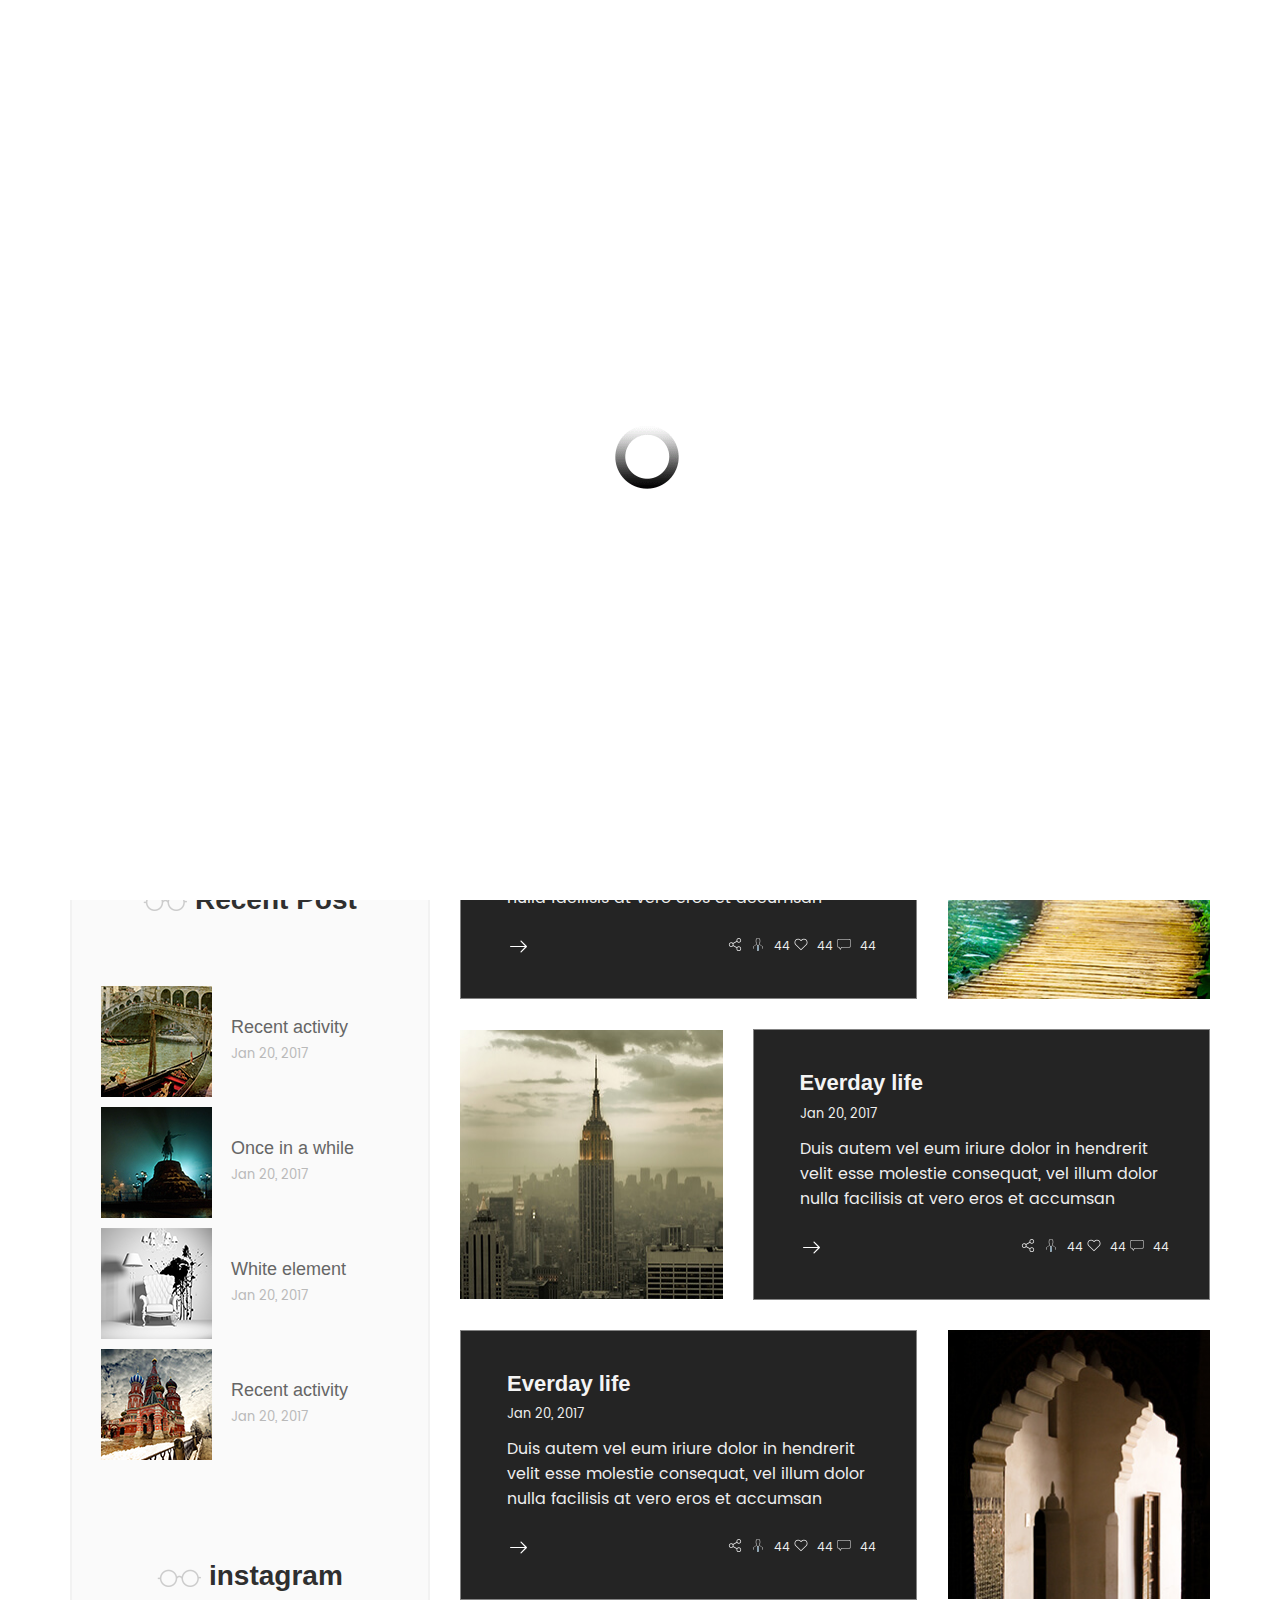
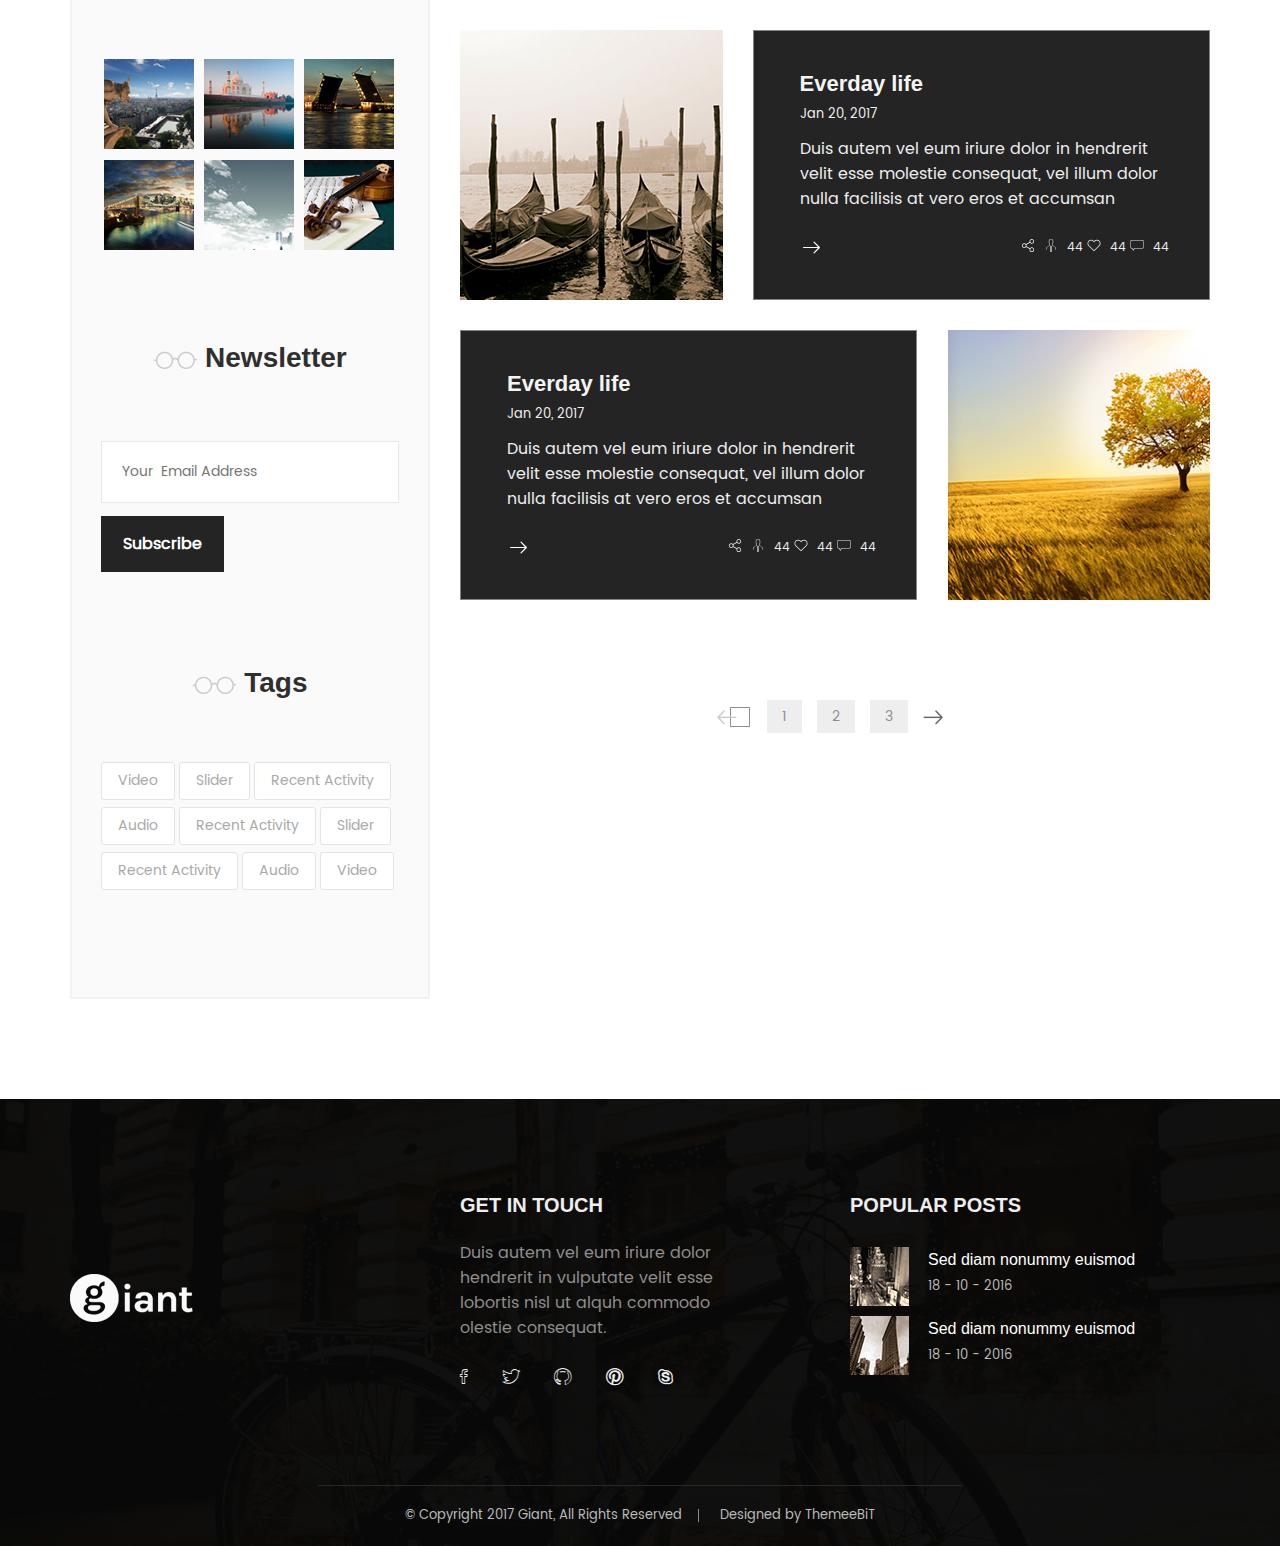
==== giantblog.themeebit.com/index.html @ 84918a28 "design" ====
<!DOCTYPE html>
<html lang="en">
	
<!-- Mirrored from giantblog.themeebit.com/ by HTTrack Website Copier/3.x [XR&CO'2014], Tue, 19 Nov 2019 16:44:13 GMT -->
<head>
		<!-- Meta-->
		<meta charset="utf-8">
		<meta http-equiv="X-UA-Compatible" content="IE=edge">
		<meta name="viewport" content="width=device-width, initial-scale=1">

		<!-- Title-->
		<title>Giant Blog HTML5 Template</title>

		<!-- Google Fonts -->
		<link href="../fonts.googleapis.com/css6109.css?family=Poppins:400,500,600,700" rel="stylesheet">

		<!-- owl carousel css -->
		<link rel="stylesheet" href="assets/css/owl.carousel.min.css">

		<!-- animate -->
		<link rel="stylesheet" href="assets/css/animate.min.css">

		<!-- ionicon -->
		<link rel="stylesheet" href="assets/css/ionicons.min.css">

		<!-- bootstrap css -->
		<link rel="stylesheet" href="assets/css/bootstrap.min.css">

		<!-- bootstrap css -->
		<link rel="stylesheet" href="assets/css/meanmenu.css">

		<!-- Style css -->
		<link rel="stylesheet" href="assets/css/style.css">

		<!-- responsive css -->
		<link rel="stylesheet" href="assets/css/responsive.css">

		<!-- Favicon  -->
		<link rel="shortcut icon" href="assets/img/components/favicon.html" type="image/x-icon">
		<link rel="icon" href="assets/img/components/fevicon.png" type="image/x-icon">
	</head>
	<body>
		<!-- preloader -->
		<div id="preloader">
			<div class="preloader-content">
				<img src="assets/img/components/preloader.gif" alt=""> 
			</div>
		</div>
		
		<div class="giant-blog">
			<!-- ===========================================
						== Start Main Menu ==
			=========================================== -->
			<div class="header-area">
				<div class="container">
					<div class="row">
						<div class="col-md-2 col-sm-2 col-xs-6">
							<div class="header_logo">
								<a href="index-2.html">
									<img src="assets/img/components/blog-logo.png" alt="logo">
								</a>
							</div>
						</div>
						<div class="col-md-10 col-sm-10 col-xs-6">
							<div class="mainmenu_area">
								<nav class="mainmenu">
									<ul>
										<li class="active">
											<a href="index-2.html">
												Home
											</a>
											<ul class="dropdown">
												<li>
													<a href="index-2.html">Home One</a>
												</li>
												<li>
													<a href="index2.html">Home Two</a>
												</li>
												<li>
													<a href="index3.html">Home Three</a>
												</li>
												<li>
													<a href="index4.html">Home Four</a>
												</li>
												<li>
													<a href="index5.html">Home Five</a>
												</li>
											</ul>
										</li>
										<li>
											<a href="index-2.html">Posts</a>
										</li>
										<li>
											<a href="index-2.html">Categories</a>
										</li>
										<li>
											<a href="index-2.html">
												Pages
											</a>
											<ul class="dropdown">
												<li>
													<a href="about_us.html">About</a>
												</li>
												<li>
													<a href="single_blog.html">Single Blog</a>
												</li>
												<li>
													<a href="contact.html">Contact</a>
												</li>
												<li>
													<a href="error.html">Error</a>
												</li>
											</ul>
										</li>
										<li>
											<a href="contact.html">Contact </a>
										</li>
									</ul>
								</nav>
								<nav class="navbar_left">
									<div class="search_icon">
										<a href="#!">
											<i class="ion-ios-search"></i>
										</a>
									</div>
									<div class="search_icon_hover">
										<form action="#!">
											<input type="text" placeholder="Text your....">
											<button>Search</button>
										</form>
									</div>
								</nav>
							</div>
						</div>
					</div>
				</div>
			</div>
			<!-- =======================================
						== End Main Menu ==
			=========================================== -->

			<!-- ======================================
					== Start Banner Area ==
			====================================== -->
			<div class="banner_area">
				<div class="container">
					<div class="row">
						<div class="col-md-offset-2 col-md-8 col-sm-offset-1 col-sm-10">
							<div class="banner_content">
								<div class="banner_cell">
									<h2>This is what you love to read</h2>
									<p>Ut wisi enim ad minim veniam, quis nostrud exerci tation ullamcorper suscipit lobortis
									nisl ut aliquip ex ea commodo consequat.</p>
								</div>
							</div>
						</div>
					</div>
				</div>
			</div>
			<!-- ======================================
					== Start Banner Area ==
			====================================== -->

			<!--========================================= 
					== Start content container ==
			========================================= -->
			<div class="blog_area_container ">
				<div class="container">
					<div class="row">
						<div class="col-md-4 col-sm-5">
							<div class="sidebar">
								<aside class="sidebar_widget">
									<div class="sidebar_widget_title">
										<img src="assets/img/blog/glass.png" alt="post title icon">
										Categories
									</div>
									<div class="sidebar_widget_body categories_widget">
										<ul>
											<li>
												<a href="#">
													Lifestyle
													<span>
														(08)
													</span>
												</a>
											</li>
											<li>
												<a href="#">
													Health
													<span>
														(08)
													</span>
												</a>
											</li>
											<li>
												<a href="#">
													Nature
													<span>
														(08)
													</span>
												</a>
											</li>
											<li>
												<a href="#">
													Beauty
													<span>
														(08)
													</span>
												</a>
											</li>
											<li>
												<a href="#">
													Food
													<span>
														(08)
													</span>
												</a>
											</li>
										</ul>
									</div>
								</aside>
								<aside class="sidebar_widget">
									<div class="sidebar_widget_title">
										<img src="assets/img/blog/glass.png" alt="post title icon">
										Recent <span>Post</span>
									</div>
									<div class="sidebar_widget_body recent_post">
										<ul>
											<li>
												<div class="recent_post_image">
													<img src="assets/img/blog/recent_post_img1.jpg" alt="recent post image">
												</div>
												<div class="recnet_post_content">
													<a href="#">
														<h4>Recent activity</h4>
													</a>
													<p><span>Jan 20, 2017</span></p>
												</div>
											</li>
											<li>
												<div class="recent_post_image">
													<img src="assets/img/blog/recent_post_img2.jpg" alt="recent post image">
												</div>
												<div class="recnet_post_content">
													<a href="#">
														<h4>Once in a while</h4>
													</a>
													<p><span>Jan 20, 2017</span></p>
												</div>
											</li>
											<li>
												<div class="recent_post_image">
													<img src="assets/img/blog/recent_post_img3.jpg" alt="recent post image">
												</div>
												<div class="recnet_post_content">
													<a href="#">
														<h4>White element</h4>
													</a>
													<p><span>Jan 20, 2017</span></p>
												</div>
											</li>
											<li>
												<div class="recent_post_image">
													<img src="assets/img/blog/recent_post_img4.jpg" alt="recent post image">
												</div>
												<div class="recnet_post_content">
													<a href="#">
														<h4>Recent activity</h4>
													</a>
													<p><span>Jan 20, 2017</span></p>
												</div>
											</li>
										</ul>
									</div>
								</aside>
								<aside class="sidebar_widget">
									<div class="sidebar_widget_title">
										<img src="assets/img/blog/glass.png" alt="post title icon">
										instagram
									</div>
									<div class="sidebar_widget_body instagram_post">
										<div class="instagram-middle">
											<a href="#">
												<img src="assets/img/blog/instragram_post1.jpg" alt="instragram post">
											</a>
											<a href="#">
												<img src="assets/img/blog/instragram_post2.jpg" alt="instragram post">
											</a>
											<a href="#">
												<img src="assets/img/blog/instragram_post3.jpg" alt="instragram post">
											</a>
											<a href="#">
												<img src="assets/img/blog/instragram_post4.jpg" alt="instragram post">
											</a>
											<a href="#">
												<img src="assets/img/blog/instragram_post5.jpg" alt="instragram post">
											</a>
											<a href="#">
												<img src="assets/img/blog/instragram_post6.jpg" alt="instragram post">
											</a>
									   </div>
									</div>
								</aside>
								<aside class="sidebar_widget">
									<div class="sidebar_widget_title">
										<img src="assets/img/blog/glass.png" alt="post title icon">
										Newsletter
									</div>
									<div class="sidebar_widget_body newsletter_post">
										<input type="text" placeholder="Your  Email Address">
										<button class="business_btn">Subscribe</button>
									</div>
								</aside>
								<aside class="sidebar_widget">
									<div class="sidebar_widget_title">
										<img src="assets/img/blog/glass.png" alt="post title icon">
										Tags
									</div>
									<div class="sidebar_widget_body tags_post">
										<a href="#">Video</a>
										<a href="#">Slider</a>
										<a href="#">Recent Activity</a>
										<a href="#">Audio</a>
										<a href="#">Recent Activity</a>
										<a href="#">Slider</a>
										<a href="#">Recent Activity</a>
										<a href="#">Audio</a>
										<a href="#">Video</a>
									</div>
								</aside>
							</div>
						</div>
						<div class="col-md-8 col-sm-7">
							<div class="single_blog_content_container ">
								<article>
									<div class="blog_image_container">
										<img src="assets/img/blog/blog_page_blog_img1.jpg" alt="!!">
									</div>
									<div class="blog_content_container">
										<div class="blog_page_title">
											<a href="#">
												<h5>Everday life</h5>
											</a>
											<span>Jan 20, 2017</span>
										</div>
										<div class="single_blog_content_body">
											<p>
												Duis autem vel eum iriure dolor in hendrerit 
												velit esse molestie consequat, vel illum dolor 
												nulla facilisis at vero eros et accumsan
											</p>
											<div class="single_blog_btn">
												<a href="#">
													<img src="assets/img/svg/right-arrow.svg" class="svg" alt="right arrow">
												</a>
											</div>
											<div class="single_blog_social">
												<ul>
													<li>
														<a href="#">
															<img src="assets/img/svg/share.svg" class="svg" alt="social icon">
														</a>
													</li>
													<li>
														<a href="#">
															<img src="assets/img/svg/user.svg" class="svg" alt="social icon">
															44
														</a>
													</li>
													<li>
														<a href="#">
															<img src="assets/img/svg/heart.svg" class="svg" alt="social icon">
															44
														</a>
													</li>
													<li>
														<a href="#">
															<img src="assets/img/svg/speech-bubble-outline-of-rectangular-shape.svg" class="svg" alt="social icon">
															44
														</a>
													</li>
												</ul>
											</div>
										</div>
									</div>
								</article>
								<article>
									<div class="blog_image_container">
										<img src="assets/img/blog/blog_page_blog_img2.jpg" alt="!!">
									</div>
									<div class="blog_content_container">
										<div class="blog_page_title">
											<a href="#">
												<h5>Everday life</h5>
											</a>
											<span>Jan 20, 2017</span>
										</div>
										<div class="single_blog_content_body">
											<p>
												Duis autem vel eum iriure dolor in hendrerit 
												velit esse molestie consequat, vel illum dolor 
												nulla facilisis at vero eros et accumsan
											</p>
											<div class="single_blog_btn">
												<a href="#">
													<img src="assets/img/svg/right-arrow.svg" class="svg" alt="right arrow">
												</a>
											</div>
											<div class="single_blog_social">
												<ul>
													<li>
														<a href="#">
															<img src="assets/img/svg/share.svg" class="svg" alt="social icon">
														</a>
													</li>
													<li>
														<a href="#">
															<img src="assets/img/svg/user.svg" class="svg" alt="social icon">
															44
														</a>
													</li>
													<li>
														<a href="#">
															<img src="assets/img/svg/heart.svg" class="svg" alt="social icon">
															44
														</a>
													</li>
													<li>
														<a href="#">
															<img src="assets/img/svg/speech-bubble-outline-of-rectangular-shape.svg" class="svg" alt="social icon">
															44
														</a>
													</li>
												</ul>
											</div>
										</div>
									</div>
								</article>
								<article>
									<div class="blog_image_container">
										<img src="assets/img/blog/blog_page_blog_img3.jpg" alt="!!">
									</div>
									<div class="blog_content_container">
										<div class="blog_page_title">
											<a href="#">
												<h5>Everday life</h5>
											</a>
											<span>Jan 20, 2017</span>
										</div>
										<div class="single_blog_content_body">
											<p>
												Duis autem vel eum iriure dolor in hendrerit 
												velit esse molestie consequat, vel illum dolor 
												nulla facilisis at vero eros et accumsan
											</p>
											<div class="single_blog_btn">
												<a href="#">
													<img src="assets/img/svg/right-arrow.svg" class="svg" alt="right arrow">
												</a>
											</div>
											<div class="single_blog_social">
												<ul>
													<li>
														<a href="#">
															<img src="assets/img/svg/share.svg" class="svg" alt="social icon">
														</a>
													</li>
													<li>
														<a href="#">
															<img src="assets/img/svg/user.svg" class="svg" alt="social icon">
															44
														</a>
													</li>
													<li>
														<a href="#">
															<img src="assets/img/svg/heart.svg" class="svg" alt="social icon">
															44
														</a>
													</li>
													<li>
														<a href="#">
															<img src="assets/img/svg/speech-bubble-outline-of-rectangular-shape.svg" class="svg" alt="social icon">
															44
														</a>
													</li>
												</ul>
											</div>
										</div>
									</div>
								</article>
								<article>
									<div class="blog_image_container">
										<img src="assets/img/blog/blog_page_blog_img4.jpg" alt="!!">
									</div>
									<div class="blog_content_container">
										<div class="blog_page_title">
											<a href="#">
												<h5>Everday life</h5>
											</a>
											<span>Jan 20, 2017</span>
										</div>
										<div class="single_blog_content_body">
											<p>
												Duis autem vel eum iriure dolor in hendrerit 
												velit esse molestie consequat, vel illum dolor 
												nulla facilisis at vero eros et accumsan
											</p>
											<div class="single_blog_btn">
												<a href="#">
													<img src="assets/img/svg/right-arrow.svg" class="svg" alt="right arrow">
												</a>
											</div>
											<div class="single_blog_social">
												<ul>
													<li>
														<a href="#">
															<img src="assets/img/svg/share.svg" class="svg" alt="social icon">
														</a>
													</li>
													<li>
														<a href="#">
															<img src="assets/img/svg/user.svg" class="svg" alt="social icon">
															44
														</a>
													</li>
													<li>
														<a href="#">
															<img src="assets/img/svg/heart.svg" class="svg" alt="social icon">
															44
														</a>
													</li>
													<li>
														<a href="#">
															<img src="assets/img/svg/speech-bubble-outline-of-rectangular-shape.svg" class="svg" alt="social icon">
															44
														</a>
													</li>
												</ul>
											</div>
										</div>
									</div>
								</article>
								<article>
									<div class="blog_image_container">
										<img src="assets/img/blog/blog_page_blog_img5.jpg" alt="!!">
									</div>
									<div class="blog_content_container">
										<div class="blog_page_title">
											<a href="#">
												<h5>Everday life</h5>
											</a>
											<span>Jan 20, 2017</span>
										</div>
										<div class="single_blog_content_body">
											<p>
												Duis autem vel eum iriure dolor in hendrerit 
												velit esse molestie consequat, vel illum dolor 
												nulla facilisis at vero eros et accumsan
											</p>
											<div class="single_blog_btn">
												<a href="#">
													<img src="assets/img/svg/right-arrow.svg" class="svg" alt="right arrow">
												</a>
											</div>
											<div class="single_blog_social">
												<ul>
													<li>
														<a href="#">
															<img src="assets/img/svg/share.svg" class="svg" alt="social icon">
														</a>
													</li>
													<li>
														<a href="#">
															<img src="assets/img/svg/user.svg" class="svg" alt="social icon">
															44
														</a>
													</li>
													<li>
														<a href="#">
															<img src="assets/img/svg/heart.svg" class="svg" alt="social icon">
															44
														</a>
													</li>
													<li>
														<a href="#">
															<img src="assets/img/svg/speech-bubble-outline-of-rectangular-shape.svg" class="svg" alt="social icon">
															44
														</a>
													</li>
												</ul>
											</div>
										</div>
									</div>
								</article>
								<article>
									<div class="blog_image_container">
										<img src="assets/img/blog/blog_page_blog_img6.jpg" alt="!!">
									</div>
									<div class="blog_content_container">
										<div class="blog_page_title">
											<a href="#">
												<h5>Everday life</h5>
											</a>
											<span>Jan 20, 2017</span>
										</div>
										<div class="single_blog_content_body">
											<p>
												Duis autem vel eum iriure dolor in hendrerit 
												velit esse molestie consequat, vel illum dolor 
												nulla facilisis at vero eros et accumsan
											</p>
											<div class="single_blog_btn">
												<a href="#">
													<img src="assets/img/svg/right-arrow.svg" class="svg" alt="right arrow">
												</a>
											</div>
											<div class="single_blog_social">
												<ul>
													<li>
														<a href="#">
															<img src="assets/img/svg/share.svg" class="svg" alt="social icon">
														</a>
													</li>
													<li>
														<a href="#">
															<img src="assets/img/svg/user.svg" class="svg" alt="social icon">
															44
														</a>
													</li>
													<li>
														<a href="#">
															<img src="assets/img/svg/heart.svg" class="svg" alt="social icon">
															44
														</a>
													</li>
													<li>
														<a href="#">
															<img src="assets/img/svg/speech-bubble-outline-of-rectangular-shape.svg" class="svg" alt="social icon">
															44
														</a>
													</li>
												</ul>
											</div>
										</div>
									</div>
								</article>
							</div>
							<div class="row">
								<div class="col-xs-12">
									<div class="pagination_container">
										<div class="pagination_inner_area">
											<ul>
												<li>
													<a href="#">
														<img src="assets/img/components/blog_left_arrow.png" alt="left arrow">
													</a>
												</li>
												<li>
													<a href="#">
														1
													</a>
												</li>
												<li>
													<a href="#">
														2
													</a>
												</li>
												<li>
													<a href="#">
														3
													</a>
												</li>
												<li>
													<a href="#">
														<img src="assets/img/components/blog_right_arrow.png" alt="right arrow">
													</a>
												</li>
											</ul>
										</div>
									</div>
								</div>
							</div>
						</div>
					</div>
				</div>
			</div>
			<!--========================================= 
					==End content container==
			========================================= -->

			<!-- ===========================================
						==Start footer==
			=========================================== -->
			<footer class="footer_area">
				<div class="footer_top">
					<div class="container">
						<div class="row">
							<div class="col-md-4 col-sm-3">
								<div class="footer_widget">
									<div class="brand_logo">
										<a href="index-2.html">
											<img src="assets/img/components/blog-logo.png" alt="companny logo">
										</a>
									</div>
								</div>
							</div>
							<div class="col-md-3 col-sm-5">
								<div class="footer_widget">
									<h3 class="widget_title">Get in touch</h3>
									<div class="footer_widget_content">
										<p>
											Duis autem vel eum iriure dolor 
											hendrerit in vulputate velit esse
											lobortis nisl ut alquh commodo 
											olestie consequat.
										</p>
									</div>
									<div class="social_icon footer_icon">
										<ul>
											<li>
												<a href="#">
													<i class="ion-social-facebook-outline"></i>
												</a>
											</li>
											<li>
												<a href="#">
													<i class="ion-social-twitter-outline"></i>
												</a>
											</li>
											<li>
												<a href="#">
													<i class="ion-social-github-outline"></i>
												</a>
											</li>
											<li>
												<a href="#">
													<i class="ion-social-pinterest-outline"></i>
												</a>
											</li>
											<li>
												<a href="#">
													<i class="ion-social-skype-outline"></i>
												</a>
											</li>
										</ul>
									</div>
								</div>
							</div>
							<div class="col-md-offset-1 col-md-4 col-sm-4">
								<div class="footer_widget">
									<h3 class="widget_title">Popular Posts</h3>
									<div class="sidebar_widget_body recent_post">
										<ul>
											<li>
												<div class="recent_post_image">
													<img src="assets/img/footer/p-post-1.jpg" alt="recent post image">
												</div>
												<div class="recnet_post_content">
													<a href="#">
														<h4>Sed diam nonummy euismod</h4>
													</a>
													<p><span>18 - 10 - 2016</span></p>
												</div>
											</li>
											<li>
												<div class="recent_post_image">
													<img src="assets/img/footer/p-post-2.jpg" alt="recent post image">
												</div>
												<div class="recnet_post_content">
													<a href="#">
														<h4>Sed diam nonummy euismod</h4>
													</a>
													<p><span>18 - 10 - 2016</span></p>
												</div>
											</li>
										</ul>
									</div>
								</div>
							</div>
						</div>
					</div>
				</div>
				<div class="footer_bottom">
					<div class="container">
						<div class="row">
							<div class="col-xs-12">
								<div class="footer_bottom_inner">
									<ul>
										<li>
											 &copy; Copyright 2017 Giant, All Rights Reserved
										</li>
										<li>
											Designed by <a href="#">ThemeeBiT</a>
										</li>
									</ul>
								</div>
							</div>
						</div>
					</div>
				</div>
			</footer>
			<!-- ===========================================
						==End footer==
			=========================================== -->
		</div>
		<!-- Vendor  -->
		<script src="assets/js/vendor/jquery-1.12.1.min.js"></script>

		<!-- Library Min js-->
		<script src="assets/js/bootstrap.min.js"></script>

		<!-- Library Min js-->
		<script src="assets/js/jquery.meanmenu.min.js"></script>

		<!-- Venobox -->
		<script src="assets/js/jquery.easing.min.js"></script>

		<!-- Venobox -->
		<script src="assets/js/owl.carousel.min.js"></script>

		<!-- Waypoint -->
		<script src="assets/js/waypoints.min.js"></script>

		<!-- Venobox -->
		<script src="assets/js/wow.min.js"></script>
		
		<!-- Google Map -->
		<script src="../maps.googleapis.com/maps/api/js"></script>
		
		<!-- main js -->
		<script src="assets/js/main.js"></script>
	</body>

<!-- Mirrored from giantblog.themeebit.com/ by HTTrack Website Copier/3.x [XR&CO'2014], Tue, 19 Nov 2019 16:44:43 GMT -->
</html>
---- giantblog.themeebit.com/assets/css/style.css ----
/*
Template Name : Giant Blog HTML5 Template;
Author : ThemeebiT;
Developed By : Sonia Shurmi;


Css Table Of Content
--------------------------------

*/
/*===================================================
			==Resset Css==
===================================================*/
/*------Default Settings-------*/
body{
	margin: 0px;
	font-family: 'poppins-regular';
}
ul,ol{
	list-style-type: none;
	margin: 0px;
	padding: 0px;
}
a,a:hover,a:focus{
	outline: none;
}
/*------Typography--------*/
@font-face {
	font-family: 'poppins-regular';
	 src: url('../fonts/Poppins-Regulard41d.eot?#iefix') format('embedded-opentype'),
	url('../fonts/Poppins-Regular.woff') format('woff'),
	url('../fonts/Poppins-Regular.ttf')  format('truetype'),
	url('../fonts/Poppins-Regular.svg#Poppins-Regular') format('svg');
	font-weight: normal;
	font-style: normal;
}
h1,h2,h3,h4,h5,h6,p{
	margin: 0px;
	padding: 0px;
}
a,a:hover,a:focus{
	text-decoration: none;
}
p{
	font-family: 'poppins-regular';
	font-size: 16px;
	color: #8e8e8e;
	line-height: 25px;
}
h5{

}
h6 {
	color: #2f2f2f;
	font-family: "Poppins",sans-serif;
	font-size: 18px;
	font-weight: 600;
	line-height: 58px;
}
/*-------Transition css--------*/
.team_member_info,
.pagination_inner_area li a ,
.team_member_hover_content ul li a svg,
.team_member_info > p,
.portfolio_menu ul li,
.team_member_hover_content,
.portfolio_hover_content_inner a h5,
.main_menu ul li::before{
	-moz-transition: all .40s linear;
	-webkit-transition: all .40s linear;
	transition: all .40s linear;
}
/*----Common section------*/
.section_padding{
	padding-top: 100px;
	padding-bottom: 100px;
}
.section_padding_bottom{
	padding-bottom: 100px;
}
/*-----Section Title-------*/

.section_title h2 svg {
    fill: #eeeeee;
    margin-right: 3px;
    vertical-align: middle;
    width: 47px;
}
.section_title.type2 h2{
	color: #2f2f2f;
}
.section_title.type2 h2 svg{
	fill: #26bdef;
}
.section_title h2 {
	color: #fff;
	font-family: "Poppins",sans-serif;
	font-size: 38px;
	font-weight: 700;
	padding-bottom: 13px;
	vertical-align: middle;
}
.section_title h2 span {
    color: #26bdef;
}
.section_title {
    padding-bottom: 70px;
    padding-top: 94px;
    text-align: center;
}
.section_title > p {
    color: #a9a9a9;
    padding-left: 100px;
    padding-right: 100px;
}
/*---------Alignment Classes----------*/
.align_center{
	text-align: center;
}
.align-right {
	text-align: right;
}
/*-----All margin padding classes-----*/
.section_padding_bottom{
	padding-bottom: 100px;
}
/*--------border css--------*/
.bbm1{
	border-bottom: 1px solid #eeeeee;
}
/*-------Color Classes---------*/
.white_bg{
	background: #fff;
}
/*-----Button Css-----*/
.giant_btn2 {
    background: #0b0c0f none repeat scroll 0 0;
    border-radius: 3px;
    color: #ffffff;
    display: inline-block;
    font-family: "Poppins",sans-serif;
    font-size: 16px;
    font-weight: 600;
    line-height: 60px;
    padding-left: 23px;
    padding-right: 23px;
}

.giant_btn2:hover {
  color: #eee;
}

.giant_btn2 svg {
	display: inline-block;
	fill: #fff;
	height: 13px;
	margin-left: 5px;
	margin-top: 23px;
	vertical-align: top;
	width: 15px;
}

/* preloader */
#preloader {
	position: fixed;
	top: 0;
	left: 0;
	width: 100%;
	height: 100%;
	background: #fff;
	z-index: 9999;
}

.preloader-content {
	left: 50%;
	margin-left: -25px;
	position: absolute;
	text-align: center;
	top: 50%;
	margin-top: -25px;
}
/* preloader */
/*===================================================
			==Resset Css==
===================================================*/

/*===================================================
			==Style css==
===================================================*/

/*-------------------------------------------
		==Start main menu container==
------------------------------------------*/

/*--------------------------------
		==Start Header==
--------------------------------*/
.header-area {
	position: absolute;
	width: 100%;
	z-index: 3;
}

.mainmenu_area {
	text-align: right;
}

.mainmenu a {
	color: #ccc;
	display: block;
	font-size: 16px;
	font-weight: 600;
	text-transform: capitalize;
	line-height: 100px;
	-webkit-transition: 0.3s;
	-o-transition: 0.3s;
	transition: 0.3s;
}

.mainmenu a:hover {
	color: #fff;
}
.mainmenu li.active a {
	color: #fff;
}

.mainmenu li {
	display: inline-block;
	margin: 0px 24px;
	position: relative;
}

.mainmenu li:last-child {
	margin-right: 0;
}

nav.mainmenu {
	display: inline-block !important;
}

.navbar_left {
	display: inline-block;
}

.header_logo {
	line-height: 100px;
}

.search_icon > a {
	line-height: 100px;
	padding-left: 39px;
	display: block;
}
.navbar_left:hover .search_icon_hover{
	transform: scaleY(1);
}
.search_icon_hover {
	position: absolute;
	right: 0;
	top: 100%;
	transform: scaleY(0);
	transform-origin:top;
	-webkit-transition: 0.5s;
	-o-transition: 0.5s;
	transition: 0.5s;
}
.search_icon_hover input {
	background: transparent none repeat scroll 0 0;
	border: 1px solid #f2f2f2;
	color: #eee;
	height: 40px;
	line-height: 40px;
	padding-left: 20px;
	display: inline-block;
}
.search_icon_hover button {
	border: 1px solid #f2f2f2;
	color: #242424;
	display: inline-block;
	height: 40px;
	line-height: 40px;
	margin-left: -4.5px;
	padding: 0 15px;
	text-align: center;
	text-transform: uppercase;
	vertical-align: middle;
}
.search_icon > a i {
	color: #ccc;
	font-size: 16px;
}
.dropdown {
	background: rgba(11, 12, 15, 0.99) none repeat scroll 0 0;
	left: 0;
	position: absolute;
	text-align: left;
	top: 100%;
	transform: scaleY(0);
	transform-origin: center top 0;
	transition: all 0.5s ease 0s;
	width: 200px;
	box-shadow: 0px 2px 5px rgba(0,0,0,0.9);
}
.dropdown li {
	display: block;
}
.dropdown > li > a {
	color: #ccc;
	font-weight: 600;
	line-height: 50px;
	text-transform: capitalize;
}
.mainmenu li:hover .dropdown {
	transform: scaleY(1);
}
.mobile-menu{
	display: none;
}
/*--------------------------------
		==End Header==
--------------------------------*/

/*--------------------------------
		==Start Banner==
--------------------------------*/
.banner_area {
	background: url(../img/banner/blog-banner.jpg) no-repeat scroll 0 0/cover;
	text-align: center;
	height: 455px;
	position: relative;
}

.banner_area:after {
	position: absolute;
	content: "";
	left: 0;
	top: 0;
	width: 100%;
	height: 100%;
	background: rgba(11, 12, 15, 0.95);
}

.banner_content {
	display: table;
	height: 100%;
	position: relative;
	z-index: 2;
	padding: 0px 36px;
	padding-top: 55px;
}

.banner_area .container,
.banner_area .container .row,
.banner_area .container .row .col-md-8 {
	height: 100%;
}

.banner_cell {
	display: table-cell;
	vertical-align: middle;
	font-size: 16px;
	color: #a9a9a9;
	font-weight: 400;
	line-height: 27px;
}

.banner_cell h2 {
	color: #fff;
	font-size: 34px;
	font-weight: 600;
	margin-bottom: 31px;
}
/*--------------------------------
		== End Banner ==
--------------------------------*/

/*--------------------------------
		== Start Breadcumb Area ==
--------------------------------*/
.breadcrumb_area {
	background: rgba(0, 0, 0, 0) url("../img/banner/blog-banner.jpg") no-repeat scroll 0 0 / cover ;
	height: 328px;
	position: relative;
	padding: 175px 0 0;
}
.breadcrumb_area:after {
	position: absolute;
	left: 0;
	top: 0;
	width: 100%;
	height: 100%;
	background: rgba(11, 12, 15, 0.95);
	content: "";
}
.breadcrumb_inner_area {
	position: relative;
	z-index: 2;
	text-align: center;
}
.breadcrumb_area h2 {
	color: #fff;
	font-size: 34px;
	font-weight: 600;
}
/*--------------------------------
		== Breadcumb Area ==
--------------------------------*/


.about_us_mission_vision ul li {
    background: #2f2f2f none repeat scroll 0 0;
    display: inline-block;
    float: none;
    margin-right: -4px;
    vertical-align: top;
    width: 50%;
}
.about_us_mission_vision_inner_container {
    padding: 78px 70px 71px 32px;
    width: 570px;
}
.about_us_mission_vision ul li:first-child {
    background: #26bdef none repeat scroll 0 0;
    text-align: right;
}
.about .section_title h2 svg {
	fill: #26bdef;
}
.about .section_title h2{
	color: #26bdef;
}
.about .section_title h2 span {
  color: #2f2f2f;
}
.about_us_mission_vision ul li:first-child .about_us_mission_vision_inner_container {
    float: right;
    text-align: left;
}
.about_us_mission_vision_inner_container > p {
    color: #a9a9a9;
    font-size: 16px;
}
.about_us_mission_vision_inner_container > h5 {
    color: #26bdef;
    font-size: 26px;
    font-weight: 600;
    padding-bottom: 30px;
}
.about_us_mission_vision ul li:first-child .about_us_mission_vision_inner_container h5 {
    color: #2f2f2f;
}
.about_us_mission_vision ul li:first-child .about_us_mission_vision_inner_container p {
    color: #545454;
}

.single_member_container_area {
	padding-bottom: 100px;
}
/*-------------------------------
		==News and Blog==
--------------------------------*/
.sidebar {
	background: #fafafa none repeat scroll 0 0;
	border: 2px solid #f2f2f2;
	margin-top: -26px;
	padding-left: 29px;
	padding-right: 29px;
	padding-top: 95px;
	margin-bottom: 100px;
}
.single_blog_content_container {
	margin-top: -26px;
}
.bog_area{
	padding-bottom: 70px;
}
.blog_image {
    align-self: flex-start;
    float: left;
    width: 50%;
}
.blog_content {
    background: #26bdef none repeat scroll 0 0;
    float: left;
    margin-left: 15px;
    padding: 45px 60px 39px 42px;
    width: calc(50% - 15px);
}
article {
	align-items: center;
	display: flex;
	justify-content: center;
	margin-bottom: 30px;
}
.home4 article {
	display: block;
}
.home4 .pagination_container {
	padding-bottom: 100px;
}
article:nth-child(2) .blog_image {
    left: calc(50% + 15px);
    position: relative;
}
article:nth-child(2) .blog_content {
    left: calc(-50% - 15px);
    position: relative;
}

.blog_body svg {
    display: inline-block;
    fill: #fff;
    height: 20px;
    margin-top: 17px;
    width: 27px;
}
.blog_title a h5 {
    color: #ffffff;
    font-size: 22px;
    font-weight: 600;
}
.blog_title > span {
    color: #eeeeee;
    display: inline-block;
    font-size: 13px;
    line-height: 36px;
}
.blog_body > p {
    color: #eeeeee;
    line-height: 26px;
}
.blog_title {
    padding-bottom: 5px;
}
.home5 .blog_content_container {
  width: 50%;
}
.home5 .blog_image_container {
  width: 50%;
}
.home5 article:nth-child(2n) .blog_content_container {
  left: calc(-50% - 15px);
}
.home5 article:nth-child(2n) .blog_image_container {
  left: calc(50% + 15px);
}
.home5 .pagination_container {
	padding-bottom: 100px;
}
/*--------Blog Page----------*/
.single_blog_content_container  article {
	align-items: center;
	display: flex;
	justify-content: center;
	margin-bottom: 30px;
}
.home4 .single_blog_content_container  article {
	display: block;
	margin-bottom: 100px;
}
.blog_image_container {
    width: 35%;
}
.home4 .blog_image_container {
	margin-bottom: 30px;
	width: 100%;
}
.home4 .blog_content_container {
	width: 100%;
	margin-left: 0px;
}
.home4 article:nth-child(2n) .blog_content_container {
	left: 0;
	position: relative;
}
.home4 article:nth-child(2n) .blog_image_container {
	left: 0;
	position: relative;
}
.blog_content_container {
	background: #242424;
	margin-left: 30px;
	padding: 41px 40px 37px 46px;
	width: calc(65% - 30px);
	border: 1px solid #838383;
}
.home3 .blog_content_container {
  padding: 34px 36px;
}
.home3 .pagination_container {
  margin-bottom: 100px;
}
.single_blog_btn a svg {
    height: 20px;
    width: 20px;
}
.single_blog_social ul li a svg {
    height: 20px;
    width: 20px;
}
.single_blog_social ul li {
    display: inline-block;
}
.single_blog_social {
    display: inline-block;
    float: right;
}
.single_blog_btn {
    display: inline-block;
}

.single_blog_content_body {
}
.blog_page_title a h5 {
    color: #f4f4f4;
    font-family: "Poppins",sans-serif;
    font-size: 22px;
    font-weight: 600;
}
.blog_page_title > span {
    color: #eeeeee;
    display: inline-block;
    font-size: 13px;
    line-height: 37px;
}
.single_blog_content_body p {
	color: #eeeeee;
	font-size: 16px;
	padding-bottom: 27px;
}
.blog_page_title {
    padding-bottom: 4px;
}

.single_blog_social ul li a svg {
    fill: #eeeeee;
    height: 13px;
    margin-right: 5px;
    vertical-align: top;
    width: 14px;
}
.single_blog_social a {
    color: #eeeeee;
    font-size: 12px;
    vertical-align: top;
}
.single_blog_social ul li:last-child {
    margin-right: 0;
}
.single_blog_btn a svg {
    fill: #fff;
    height: 17px;
    width: 23px;
}
article:nth-child(2n) .blog_content_container {
	left: calc(-35% - 30px);
	position: relative;
}
article:nth-child(2n) .blog_image_container {
	left: 65%;
	position: relative;
}
.single_blog_content_container article:last-child{
	margin-bottom: 0;
}
/*----------Single Blog Page----------*/

.single_blog_page_title > h4 {
    color: #2f2f2f;
    font-family: "Poppins",sans-serif;
    font-size: 24px;
    font-weight: 600;
}
.blog_post_time {
    color: #a9a9a9;
    display: inline-block;
    font-size: 13px;
    padding-top: 40px;
}
.single_blog_page_title {
    padding-top: 68px;
}
.single_blog_page_title .single_blog_social ul li a svg {
    fill: #8e8e8e;
}
.single_blog_page_content_body {
    padding-top: 37px;
}
.single_blog_page_content_body ul li p {
    line-height: 28px;
}
.single_blog_page_content_body blockquote {
	border-left: 0 none;
	font-size: 18px;
	margin: 0;
	padding-bottom: 41px;
	padding-left: 60px;
	padding-top: 41px;
	padding-right: 0px;
}
.single_blog_page_content_body li:nth-child(3) {
    padding-bottom: 14px;
}

.single_blog_page_content_body li {
	position: relative;
}
.quote {
	position: absolute;
	top: 30px;
}
.single_blog_page_title .single_blog_social a {
	color: #8e8e8e;
	font-size: 12px;
	vertical-align: top;
}
.single_blog_page_title .single_blog_social {
	display: inline-block;
	float: right;
	padding-top: 37px;
}

.single_blog_use_content li {
    display: inline-block;
    margin-right: 4px;
}
.single_blog_use_content li a svg {
    fill: #fff;
    height: 14px;
    width: 14px;
}
.single_blog_image {
    display: inline-block;
    vertical-align: top;
}
.single_blog_use_content {
    background: #242424 none repeat scroll 0 0;
    display: inline-block;
    padding-left: 40px;
    padding-top: 28px;
    width: calc(100% - 201px);
}
.single_blog_user_container {
	background: #242424 none repeat scroll 0 0;
	margin-top: 71px;
	padding-bottom: 34px;
	padding-top: 34px;
}
.single_blog_image {
    padding-left: 36px;
}
.single_blog_use_content > p {
    color: #8e8e8e;
    line-height: 27px;
}
.single_blog_use_content h5 {
    color: #a9a9a9;
    font-family: "Poppins",sans-serif;
    font-size: 18px;
    font-weight: 600;
    padding-bottom: 17px;
    text-transform: uppercase;
}
.single_blog_use_content > ul {
    display: inline-block;
    padding-top: 20px;
}

.single-blog .sidebar {
  margin-top: 100px;
}
/*-----related post---------*/
.related_post .blog_content_container {
	margin-left: 0;
}
.related_post .blog_content_container {
	width: 100%;
}

.section_title5 > h4 {
    color: #2f2f2f;
    font-family: "Poppins",sans-serif;
    font-size: 28px;
    font-weight: 600;
}
.section_title5 {
    padding-bottom: 75px;
    padding-top: 90px;
}

.related_post_slider .owl-prev, .owl-next {
    display: inline-block;
}
.related_post_slider .owl-nav {
    padding-top: 100px;
    text-align: center;
}
.related_post_slider .owl-prev {
    margin-right: 30px;
}
/*--------BLog User comments----------*/
.blog-portion-title{}
.blog-portion-title h5 {
	color: #1b1b1b;
	font-family: "Source Sans Pro",sans-serif;
	font-size: 20px;
	font-weight: 700;
}
.single-blog-user-commnet-content{}
.single-blog-user-commnet-content {
	padding-bottom: 70px;
}
.single-blog-user-commnet-content ul{}
.single-blog-user-commnet-content ul li {
	border-bottom: 1px solid #f3f3f3;
	float: none;
	overflow: hidden;
	padding-bottom: 27px;
	padding-top: 34px;
}
.single-blog-user-commnet-content ul li:last-child {
	border-bottom: 0 none;
	margin-bottom: 0;
	padding-bottom: 0;
}
.single-blog-user-commnet-content ul li:nth-child(even){
	padding-left: 90px;
}
.single-blog-user-commnet-content ul li:nth-child(even) p{}
.single-blog-user-commnet-content ul li .blog-user-image {
	float: left;
	margin-right: 25px;
}
.single-blog-user-commnet-content ul li .blog-user-comment-body {
	display: table;
	overflow: hidden;
}
.blog-user-comment-body .blog-user-commnet-body-top {
	float: none;
	overflow: hidden;
	padding-bottom: 17px;
}
.blog-user-comment-body .single-blog-user-info {
	float: left;
}
.blog-user-comment-body .single-blog-user-info{}
.blog-user-comment-body .single-blog-user-info h5 {
  color: #666666;
  font-size: 18px;
  font-weight: 500;
  font-family: 'Poppins',sans-serif;
}
.blog-user-comment-body .single-blog-user-info h5 span {
	color: #b9b9b9;
	display: inline-block;
	font-size: 14px;
	font-family: 'poppins-regular';
	padding-left: 6px;
}
.blog-user-comment-body .single-blog-user-reply {
	float: right;
}
.blog-user-comment-body .single-blog-user-reply a {
	color: #27ae61;
	font-family: "Open Sans",sans-serif;
	font-size: 14px;
	font-weight: 700;
	text-transform: uppercase;
}
.blog-user-comment-body-bottom {
	float: none;
}
.blog-user-comment-body-bottom p {
	color: #8e8e8e;
	font-size: 16px;
	font-weight: 400;
	letter-spacing: -0.01px;
	line-height: 24px;
}
.single-blog-user-reply svg {
	fill: #666;
	height: 18px;
	width: 18px;
}
/*--------Blog reply box-----------*/

.single_reply_box > input {
    background: #fafafa none repeat scroll 0 0;
    border: 1px solid #e7e7e7;
    line-height: 52px;
    padding-left: 15px;
    width: 100%;
}
.single_reply_box {
    margin-bottom: 15px;
}
.single_reply_box textarea {
    background: #fafafa none repeat scroll 0 0;
    border: 1px solid #e7e7e7;
    height: 126px;
    padding-left: 15px;
    padding-top: 15px;
    width: 100%;
	resize: none;
}
.single_reply_box .business_btn {
    border: 0 none;
    float: right;
    margin-top: 24px;
}
.contact_field .single_reply_box .business_btn{
	text-align: center;
	float: none;
}
/*-----------------------------------
		==Start Google map==
-----------------------------------*/
.map_hoverable_content_inner ul > li > span {
	color: #0b0c0f;
	font-size: 18px;
	font-weight: 600;
	padding-bottom: 20px;
	text-transform: uppercase;
	display: block;
}

.map_hoverable_content_inner ul li h6 {
	color: #2f2f2f;
	font-size: 16px;
	font-weight: 600;
	line-height: 26px;
}
.map_hoverable_content_inner ul li h6 span {
	display: block;
	font-size: 14px;
	font-weight: 400;
	font-family: 'poppins-regular';
}

#contactgoogleMap{
	height: 400px;
	width: 100%;
}
.map_hoverable_content_inner li {
	margin-bottom: 50px;
}
.contact .single_reply_box textarea {
	height: 220px;
}
.contact .single_reply_box .business_btn {
	margin-top: 40px;
}
.contact_title h4 {
	font-size: 24px;
	font-weight: 800;
	color: #2f2f2f;
	margin-bottom: 58px;
}
.map_hoverable_content .social_icon ul li a i {
	color: #0b0c0f;
}
.hello{
	top: 150px !important;
}
#contactgoogleMap div{
	transition: all .5s linear;
}
.hello > div:first-child > div:last-child {
	background-color: #0b0c0f !important;
}
.hello > div:first-child > div:nth-child(3) > div:first-child > div {
	background-color: #0b0c0f !important;
}
.hello > div:first-child > div:nth-child(3) > div:last-child > div {
	background-color: #0b0c0f !important;
}
.gm-style .gm-style-iw {
  font-size: 15px;
  font-weight: 300;
  overflow: hidden;
  color: #fff;
  font-family: "poppins-regular";
}
/*--------------------------------
		==Error page content==
--------------------------------*/
.error_container{
	padding-bottom: 100px;
	padding-top: 110px;
}
.error_page_content h1 {
    color: #0b0c0f;
    font-family: "Poppins",sans-serif;
    font-size: 172px;
    font-weight: 600;
    display: inline-block;
    position: relative;
}
.error_middle_content {
    text-align: center;
}
.error_middle_content span {
	display: inline-block;
	position: relative;
	z-index: -2;
}
.error_middle_content img {
    left: 53px;
    position: absolute;
    top: -31px;
    z-index: -1;
}

.error_middle_content > p {
    padding-bottom: 41px;
    padding-top: 40px;
}
.error_middle_content .business_btn {
  padding-left: 40px;
  padding-right: 40px;
}

/*--------------------------------
		==Error page content==
--------------------------------*/

/*------------------------------
	==Blog Sidebar==
------------------------------*/

.sidebar_widget_title svg {
    fill: #26bdef;
    height: 35px;
    margin-right: 5px;
    vertical-align: middle;
    width: 30px;
}
.sidebar_widget_title {
    color: #2f2f2f;
    font-family: "Poppins",sans-serif;
    font-size: 28px;
    font-weight: 700;
    text-align: center;
}
.categories_widget ul li {
    float: none;
}
.categories_widget ul li span {
    float: right;
}
.categories_widget ul li a {
    color: #8e8e8e;
    display: block;
    font-size: 16px;
    line-height: 35px;
}
.categories_widget {
    padding-bottom: 79px;
    padding-top: 60px;
}
.recent_post ul li {
    float: none;
}
.recent_post ul li .recent_post_image {
    display: inline-block;
}
.recnet_post_content {
    display: inline-block;
    padding-left: 15px;
    padding-top: 32px;
    vertical-align: top;
}
.recnet_post_content > a {
    color: #666666;
    display: inline-block;
    font-family: "Poppins",sans-serif;
    font-size: 17px;
    font-weight: 500;
}
.recnet_post_content p span {
    color: #b9b9b9;
    display: inline-block;
    font-size: 13px;
    line-height: 31px;
}
.recent_post ul li {
    margin-bottom: 10px;
}
.recent_post ul li:last-child {
    margin-bottom: 0;
}
.instagram_post a {
	display: inline-block;
	height: 96px;
	width: 96px;
	padding: 3px;
	margin-bottom: 5px;
}
.instagram-middle img {
	width: 100%;
}
.recent_post {
    padding-bottom: 96px;
    padding-top: 66px;
}
.instagram_post {
	padding-bottom: 80px;
	padding-top: 60px;
}

.newsletter_post input {
    border: 1px solid #e7e7e7;
    color: #a9a9a9;
    font-size: 14px;
    line-height: 58px;
    padding-left: 20px;
    width: 100%;
}
.newsletter_post .business_btn {
    border: 0 none;
    border-radius: 0;
    line-height: 54px;
    margin-top: 13px;
}
.newsletter_post {
    padding-bottom: 91px;
    padding-top: 63px;
}
.tags_post > a {
	background: #fff none repeat scroll 0 0;
	border: 1px solid #e4e4e4;
	border-radius: 3px;
	color: #a9a9a9;
	display: inline-block;
	font-size: 14px;
	line-height: 36px;
	margin-bottom: 7px;
	padding-left: 16px;
	padding-right: 16px;
	transition: all 0.3s ease 0s;
}
.tags_post > a:hover {
	border: 1px solid #666;
	color: #666;
}
.tags_post {
    padding-bottom: 100px;
    padding-top: 59px;
}
.recnet_post_content a:hover h4 {
    color: #242424;
}
.categories_widget ul li a:hover {
	color: #242424;
}
/*---------------------------------
		==Start Pagination==
---------------------------------*/

.pagination_inner_area ul li {
    display: inline-block;
    margin-right: 11px;
    text-align: center;
}
.pagination_inner_area li a {
    background: #eeeeee none repeat scroll 0 0;
    color: #8e8e8e;
    display: block;
    font-size: 14px;
    line-height: 33px;
    padding-left: 15px;
    padding-right: 15px;
}
.pagination_inner_area li:first-child a, .pagination_inner_area li:last-child a {
    background: transparent none repeat scroll 0 0;
    padding-left: 0;
    padding-right: 0;
}
.pagination_inner_area > ul {
    display: inline-block;
}
.pagination_inner_area {
	padding-top: 100px;
	text-align: center;
}
.pagination_inner_area ul li:hover a {
    background: #242424 none repeat scroll 0 0;
    color: #fff;
}
.pagination_inner_area li:last-child:hover a, .pagination_inner_area li:first-child:hover a {
    background: transparent none repeat scroll 0 0;
}

.blog_image_container > img {
	width: 100%;
}
/*-------------------------------
		==footer==
-------------------------------*/
.footer_area{
	background: url(../img/footer/footer_bg1.jpg) no-repeat;
	background-size: cover;
	position: relative;
}
.footer_area::before{
	content: "";
	position: absolute;
	left: 0px;
	top: 0px;
	width: 100%;
	height: 100%;
	background: rgba(8,8,8,.97);
}
.footer_top{
	padding: 95px 0px;
}
.social_icon.footer_icon{}
.social_icon.footer_icon ul li svg{
	fill: #26bdef;
}
.social_icon.footer_icon ul li{
	line-height: 0px;
}

.footer_widget_content {
	color: #a8a8a8;
	font-size: 16px;
	padding-bottom: 26px;
	padding-top: 25px;
}

.social_icon ul li a i {
	color: #eee;
	font-size: 20px;
}

.widget_title {
    color: #eee;
    font-family: "Poppins",sans-serif;
    font-size: 20px;
    font-weight: 600;
    text-transform: uppercase;
}
.widget_body {
	padding-top: 46px;
}
.quick_link ul li {
    float: none;
}
.quick_link ul li a {
	color: #b9b9b9;
	font-size: 14px;
	line-height: 30px;
}
.footer_partner ul li a {
	color: #b9b9b9;
	font-size: 14px;
	line-height: 30px;
}

.footer_contact ul li span svg {
    fill: #26bdef;
    height: 17px;
    width: 17px;
}
.footer_contact ul li {
    color: #b9b9b9;
    font-size: 13px;
    line-height: 33px;
}
.footer_contact ul li span {
    display: inline-block;
    padding-right: 6px;
}
.business_btn {
    background: #242424 none repeat scroll 0 0;
    border-radius: 2px;
    color: #ffffff;
    display: inline-block;
    font-size: 16px;
    position: relative;
    font-weight: 600;
    line-height: 52px;
    padding-left: 22px;
    overflow: hidden;
    padding-right: 22px;
    transition: all .40s linear;
    z-index: 9;
}
.business_btn::before{
	content: "";
	width: 100%;
	height: 100%;
	position: absolute;
	left: 0px;
	top: 0px;
	background: #242424;
	z-index: -1;
}
.business_btn:hover{
	color: #fff;
}
.business_btn:hover::before{
	animation: slideInDown .40s linear;
	-webkit-animation: slideInDown .40s linear;
	-moz-animation: slideInDown .40s linear;
}
.footer_contact ul li:last-child {
    padding-top: 24px;
}
.footer_bottom{
	text-align: center;
}

.footer_bottom_inner li {
	color: #b9b9b9;
	display: inline-block;
	font-size: 13px;
	padding-left: 17px;
	padding-right: 17px;
	position: relative;
}
.footer_bottom_inner li::after {
    background: #8b8b8b none repeat scroll 0 0;
    content: "";
    height: 13px;
    position: absolute;
    right: 0;
    top: 2px;
    width: 1px;
}
.footer_bottom_inner li:nth-child(2)::after {
    display: none;
}
.footer_bottom_inner li a {
	color: #b9b9b9;
}
.social_icon.footer_icon a {
	display: block;
	padding-right: 30px;
}
.social_icon.footer_icon ul li {
	display: inline-block;
	line-height: 0;
}
.footer_widget .recent_post_image > img {
	width: 100%;
}
.footer_widget .recnet_post_content {
	vertical-align: middle;
	padding-top: 0px;
}
.footer_widget .recent_post {
	padding-top: 31px;
	padding-bottom: 0px;
}
.footer_widget .recnet_post_content a h4 {
	color: #fff;
	font-size: 16px;
}
.brand_logo {
	padding: 80px 0 0;
}
.footer_bottom_inner:after {
	position: absolute;
	content: "";
	left: -70px;
	top: 0;
	width: calc(100% + 140px);
	height: 1px;
	background: #282828;
}

.footer_bottom_inner {
	display: inline-block;
	padding-bottom: 20px;
	padding-top: 20px;
	position: relative;
}
/*===================================================
			==Style css==
===================================================*/

/*--------Companny History-------------*/

.companny_history h4 {
    color: #2f2f2f;
    font-family: "Poppins",sans-serif;
    font-size: 26px;
    font-weight: 600;
}
.companny_history ul li {
    float: none;
}
.companny_history ul li p {
    color: #8e8e8e;
    font-size: 16px;
    line-height: 26px;
}
.companny_history ul li:first-child {
    margin-bottom: 22px;
}
.companny_history h4 {
    padding-bottom: 46px;
}
.companny_history > ul {
	padding-bottom: 55px;
}
.companny_history{
	position: relative;
}

.companny_history img {
    border: 10px solid #fff;
    box-shadow: 0 13px 29px rgba(0, 0, 0, 0.07);
    left: calc(100% + 60px);
    position: absolute;
}
.history_img2 {
	left: calc(100% + 300px) !important;
	top: 164px;
}
.companny_history {
	padding-bottom: 53px;
	padding-top: 49px;
}
.history_img1{
	z-index: 9;
	
	transition-delay: .30s;
}
.history_img1:hover{
	z-index: -1;
}
.history_img2{
	z-index: 1;
	
	transition-delay: .30s;
}

/*------Single Team Member container----*/

.single_team_member_content_title > h3 {
    color: #0b0c0f;
    font-family: "Poppins",sans-serif;
    font-size: 27px;
    font-weight: 600;
    padding-bottom: 7px;
}
.single_team_member_content_title > span {
    color: #666666;
    font-size: 16px;
}
.single_team_member_content_body ul li svg {
    fill: #f0f0f0;
    height: 43px;
    position: absolute;
    top: -20px;
    width: 43px;
    z-index: -1;
}
.single_team_member_content_body li {
    color: #8e8e8e;
    font-size: 16px;
    line-height: 30px;
    padding-bottom: 18px;
    position: relative;
}
.single_team_member_content_body li path {
}
.single_team_member_image {
    display: inline-block;
    vertical-align: top;
}
.single_team_member_content {
    display: inline-block;
    padding-left: 30px;
    width: calc(100% - 368px);
}
.single_member_content_soccial ul li {
    display: inline-block;
    margin-right: 20px;
}
.single_member_content_soccial ul li a svg {
	fill: #8e8e8e;
	height: 27px;
}
.single_member_content_soccial {
    padding-top: 28px;
}
.single_team_member_content_body {
    padding-top: 50px;
}
.team_page_team_section .signle_team_member_container {
	margin-bottom: 130px;
	position: relative;
}
.team_member_area.team_page_team_section {
	padding-bottom: 18px;
}
---- giantblog.themeebit.com/assets/css/responsive.css ----
/* ==============================================
==================Large Display==============*/

@media only screen and (min-width: 1200px) and (max-width: 1300px) {

	
}
@media only screen and (min-width: 992px) and (max-width: 1199px) {
	.container{
		width: 910px;
	}
	.section_title > p {
		padding-left: 40px;
		padding-right: 40px;
	}
	.widget_title {
		font-size: 18px;
	}
	.blog_content {
		padding: 22px 0 20px 26px;
		width: calc(50% - 15px);
	}
	.blog_image img{
		width: 100%;
	}
	.blog_body > p {
		font-size: 14px;
		line-height: 26px;
	}
	.blog_body svg {
		height: 20px;
		margin-top: 4px;
		width: 27px;
	}
	.history_img2 {
		display: none;
	}
	.blog_image_container img {
		width: 100%;
	}
	.recent_post ul li .recent_post_image {
		width: 30%;
	}
	.recent_post_image > img {
		width: 100%;
	}
	.footer_widget .recent_post_image > img {
		width: auto;
	}
	h4 {
		font-size: 14px;
	}
	.recnet_post_content {
		padding-left: 12px;
	}
	.toolbar_right ul li {
		margin-right: 12px;
	}
	.widget_title {
		font-size: 16px;
	}
	.recnet_post_content {
		padding-top: 0;
	}
	.social_icon.footer_icon a {
		padding-right: 20px;
	}
	.footer_widget .recnet_post_content {
		display: inline-block;
		vertical-align: middle;
		width: calc(100% - 70px);
		padding-left: 3px;
		text-align: left;
	}
	.footer_widget .recent_post ul li .recent_post_image {
		display: inline-block;
		vertical-align: top;
		width: 64px;
		height: 64px;
	}
	.single_blog_page_image > img {
		width: 100%;
	}
}


/* ==============================================
==================Medium Display==============*/
@media only screen and (min-width: 768px) and (max-width: 991px) {
	.container {
        width: 728px;
    }
	.social_icon.footer_icon a {
		padding-right: 20px;
	}
	.main_menu ul li a {
		font-size: 13px;
		padding-right: 30px;
	}
	.banner_title {
		font-size: 41px;
		line-height: 80px;
		padding-bottom: 8px;
	}
	.service_title a h6 {
		font-size: 15px;
		z-index: 9;
	}
	.sigle_service_container {
		padding: 5px 0 0;
	}
	.blog_image img{
		width: 100%;
	}
	.blog_content {
		margin-left: 15px;
		padding: 18px 0 18px 19px;
		width: calc(50% - 15px);
	}
	.blog_title a h5 {
		font-size: 17px;
	}
	.blog_title > span {
		font-size: 12px;
		line-height: 28px;
	}
	.blog_body > p {
		font-size: 14px;
		line-height: 26px;
	}
	.blog_body svg {
		height: 18px;
		margin-top: 2px;
		width: 16px;
	}
	.footer_widget {
		padding-bottom: 35px;
		padding-top: 35px;
	}
	.footer_top{
		padding-top: 40px;
		padding-bottom: 40px;
	}
	.client_speech p {
		font-size: 14px;
		line-height: 29px;
		padding-bottom: 15px;
	}
	.signle_team_member_container {
		margin-bottom: 100px;
	}
	.companny_history img {
		top: 50%;
		transform: translateY(-50%);
		width: 100%;
	}
	.single_team_member_content {
		vertical-align: middle;
	}
	.single_team_member_image {
		vertical-align: middle;
	}
	.col-md-6 > h3 {
		font-size: 24px;
		padding-bottom: 23px;
		text-transform: uppercase;
	}
	.call_to_action p {
		font-size: 13px;
	}
	.companny_history {
		padding-bottom: 36px;
		padding-top: 31px;
	}
	.single_blog_page_image > img {
		height: auto;
		width: 100%;
	}
	.sidebar_widget_title {
		font-size: 24px;
	}
	.recent_post {
		padding-bottom: 50px;
		padding-top: 41px;
		text-align: center;
	}
	.categories_widget {
		padding-bottom: 50px;
		padding-top: 40px;
	}
	.single_blog_use_content {
		padding-left: 15px;
		padding-top: 0;
	}
	.single_blog_image {
		padding-left: 15px;
	}
	.single-blog-user-commnet-content ul li:nth-child(2n) {
		padding-left: 55px;
	}
	.section_title5 {
		padding: 70px 0 40px;
	}
	.single-blog-user-commnet-content {
		padding-bottom: 0px;
	}
	.blog-user-comment-body .single-blog-user-info h5 span {
		display: block;
		line-height: 26px;
	}
	.instagram_post {
		padding-bottom: 50px;
	}
	.blog_content_container {
		padding: 20px;
	}
	.blog_image_container > img {
		height: auto;
		width: 100%;
	}
	.header_logo img {
		width: 100%;
	}
	.mainmenu li {
		margin: 0 15px;
	}
	.footer_widget .recnet_post_content {
		display: inline-block;
		vertical-align: middle;
		width: calc(100% - 70px);
		padding-left: 3px;
		text-align: left;
	}
	.footer_widget .recent_post ul li .recent_post_image {
		display: inline-block;
		vertical-align: top;
		width: 64px;
		height: 64px;
	}
	.footer_widget .recnet_post_content a h4 {
		font-size: 14px;
	}
	.history_img2 {
		display: none;
	}
}

/* ==============================================
==================Tab Screen==============*/
@media only screen and (max-width: 767px) {
	.container {
        width: 300px;
    }
	.home5 .blog_image_container {
		width: 100%;
	}
	.home5 .blog_content_container {
		width: 100%;
	}
	.home5 article:nth-child(2n) .blog_image_container {
		left: 0;
		width: 100%;
	}
	.home5 article:nth-child(2n) .blog_content_container {
		left: 0;
	}
	nav.mainmenu{
		display: none !important;
	}
	.navbar_left {
		display: none;
	}
	.banner_content {
		height: auto;
		padding: 30px 25px;
	}
	.sidebar_widget_title {
		font-size: 20px;
	}
	.banner_cell h2 {
		font-size: 24px;
	}
	.mean-container .mean-nav {
		background: #242424 none repeat scroll 0 0;
		margin-top: 65px;
	}
	.mean-container .mean-bar {
		background: transparent none repeat scroll 0 0;
		margin-top: 25px;
	}
	.mean-container .mean-nav > ul > li > a {
		line-height: 56px;
		padding: 0;
	}
	.mean-container .mean-nav ul li a.mean-expand {
		line-height: 32px;
	}
	article {
		align-items: center;
		display: list-item;
		justify-content: center;
		margin-bottom: 30px;
	}
	.blog_image {
		align-self: normal;
		float: left;
		width: 100%;
	}
	.blog_content {
		margin-left: 0px;
		padding: 45px 60px 39px 42px;
		width: 100%;
	}
	.blog_image img{
		width: 100%;
		margin-left: 0px;
	}
	.single_srvice_top img {
		width: 100%;
	}
	article{
		margin-bottom: 30px;
		overflow: hidden;
	}
	article:nth-child(2) .blog_image {
		left: 0;
		position: relative;
	}
	article:nth-child(2) .blog_content {
		left: 0;
		position: relative;
	}
	.footer_widget {
		padding-bottom: 25px;
		padding-top: 25px;
	}
	.widget_body {
		padding-top: 21px;
	}
	.footer_top{
		padding-top: 50px;
		padding-bottom: 40px;
	}
	.footer_bottom_inner li::after{
		display: none;
	}
	.blog_content {
		margin-left: 0;
		padding: 43px 0 39px 13px;
		width: 100%;
	}
	.companny_history img{
		display: none;
	}
	.companny_history {
		padding-bottom: 40px;
		padding-top: 30px;
	}
	.blog_content_container {
		padding: 41px 11px 37px 17px;
		width: calc(65% - 30px);
	}
	.blog_image_container img {
		width: 100%;
	}
	.sidebar_widget_body.tags_post{
		padding-bottom: 0;
	}
	.single-blog-user-commnet-content ul li .blog-user-image {
		float: none;
		margin-right: 25px;
		padding-bottom: 30px;
	}
	.single-blog-user-commnet-content ul li:nth-child(2n) {
		padding-left: 28px;
	}
	.single-blog-user-commnet-content {
		padding-bottom: 0;
	}
	.section_padding {
		padding-bottom: 50px;
		padding-top: 14px;
	}
	.instagram-middle {
		display: inline-block;
		margin: 0 auto;
		width: 100%;
		text-align: center;
	}
	.instagram_post a {
		display: inline-block;
		margin-bottom: 4px;
		margin-right: 0px;
	}
	.footer_widget .recent_post_image > img {
		width: auto;
	}
	.sidebar {
		padding-top: 15px;
	}
	.categories_widget {
		padding-bottom: 50px;
		padding-top: 35px;
	}
	.recent_post {
		padding: 50px 0px;
	}
	.section_title5 {
		padding-bottom: 45px;
		padding-top: 59px;
	}
	.single-blog-user-commnet-content li:first-child {
		padding-top: 0;
	}
	.breadcrumb_inner_area > h2 {
		font-size: 30px;
	}
	.single_portfolio_page_content {
		padding-top: 30px;
	}
	.map_hoverable_content_inner li:nth-child(2)::before {
		display: none;
	}
	.map_hoverable_content_inner li:nth-child(2)::after {
		display: none;
	}
	.map_hoverable_content {
		position: static;
	}
	#contactgoogleMap {
		margin-top: -5px;
	}
	.map_hoverable_content_inner > ul {
		padding: 15px 0px;
	}
	.brand_logo {
		padding: 0px 0 0;
	}
	
	.recnet_post_content {
		padding-top: 0;
		vertical-align: top;
		width: calc(100% - 100px);
	}
	.recent_post ul li .recent_post_image {
		display: inline-block;
		width: 80px;
		height: 80px;
	}
	.recent_post_image > img {
		width: 100%;
	}
	.footer_widget .recnet_post_content {
		display: inline-block;
		vertical-align: middle;
		width: calc(100% - 75px);
	}
	.footer_widget .recent_post ul li .recent_post_image {
		display: inline-block;
		vertical-align: top;
		width: 64px;
		height: 64px;
	}
	.blog_image_container {
		margin-bottom: 30px;
	}
	.pagination_inner_area {
		padding-top: 70px;
		padding-bottom: 70px;
	}
	.tags_post > a {
		padding-left: 10px;
		padding-right: 10px;
	}
	.footer_bottom_inner::after {
		left: 0;
		width: 100%;
	}
	.single_team_member_image > img {
		width: 100%;
	}
	.single_team_member_content {
		padding-left: 0;
		width: 100%;
	}
	.single_team_member_content {
		margin-top: 40px;
	}

}

/* ==============================================
=============Medium Mobile Screen==============*/
@media only screen and (min-width: 480px) and (max-width: 767px) {
	.container {
        width: 450px;
    }
	.single_blog_page_image > img {
		height: auto;
		width: 100%;
	}
	.recnet_post_content {
		text-align: left;
	}
	.error_middle_content {
		padding-top: 50px;
	}
	.brand_logo {
		padding: 0;
	}
	.banner_content {
		padding: 71px 25px;
	}
	.home5 .single_blog_content_container article {
		display: block;
	}
	.home5 .blog_content_container {
		margin-left: 0;
	}
	.single_team_member_image {
		padding: 0 48px;
	}
}
/* ==============================================
============Small Mobile Display==============*/
@media only screen and (min-width: 300px) and (max-width: 479px) {
	.container {
        width: 300px;
    }
	.blog_title a h5 {
		font-size: 19px;
	}
	.blog_image_container {
		width: 100%;
	}
	.blog_content_container {
		margin-left: 0;
		padding: 41px 11px 37px 17px;
		width: 100%;
	}
	.single_blog_content_container article {
		align-items: center;
		display: list-item;
		margin-bottom: 30px;
	}
	.single_blog_content_container article {
		align-items: center;
		display: list-item;
		margin-bottom: 30px;
	}
	article:nth-child(even).blog_image_container {
		width: 100%;
		left: 0px;
	}
	article:nth-child(even).blog_content_container {
		margin-left: 0;
		left: 0px;
		padding: 41px 11px 37px 17px;
		width: 100%;
	}
	article:nth-child(even) .blog_image_container {
		left: 0;
		position: relative;
	}
	article:nth-child(even) .blog_content_container {
		left: 0;
		position: relative;
	}
	.error_middle_content img {
		left: 62px;
		top: -6px;
		width: 50%;
		z-index: -1;
	}
	.error_page_content h1 {
		font-size: 116px;
		font-weight: 600;
		position: relative;
	}
	.single_blog_page_image > img {
		width: 100%;
	}
	.single_blog_use_content {
		padding-left: 40px;
		padding-top: 28px;
		width: 100%;
	}
	.related_post_slider .owl-nav {
		padding-top: 41px;
	}
}
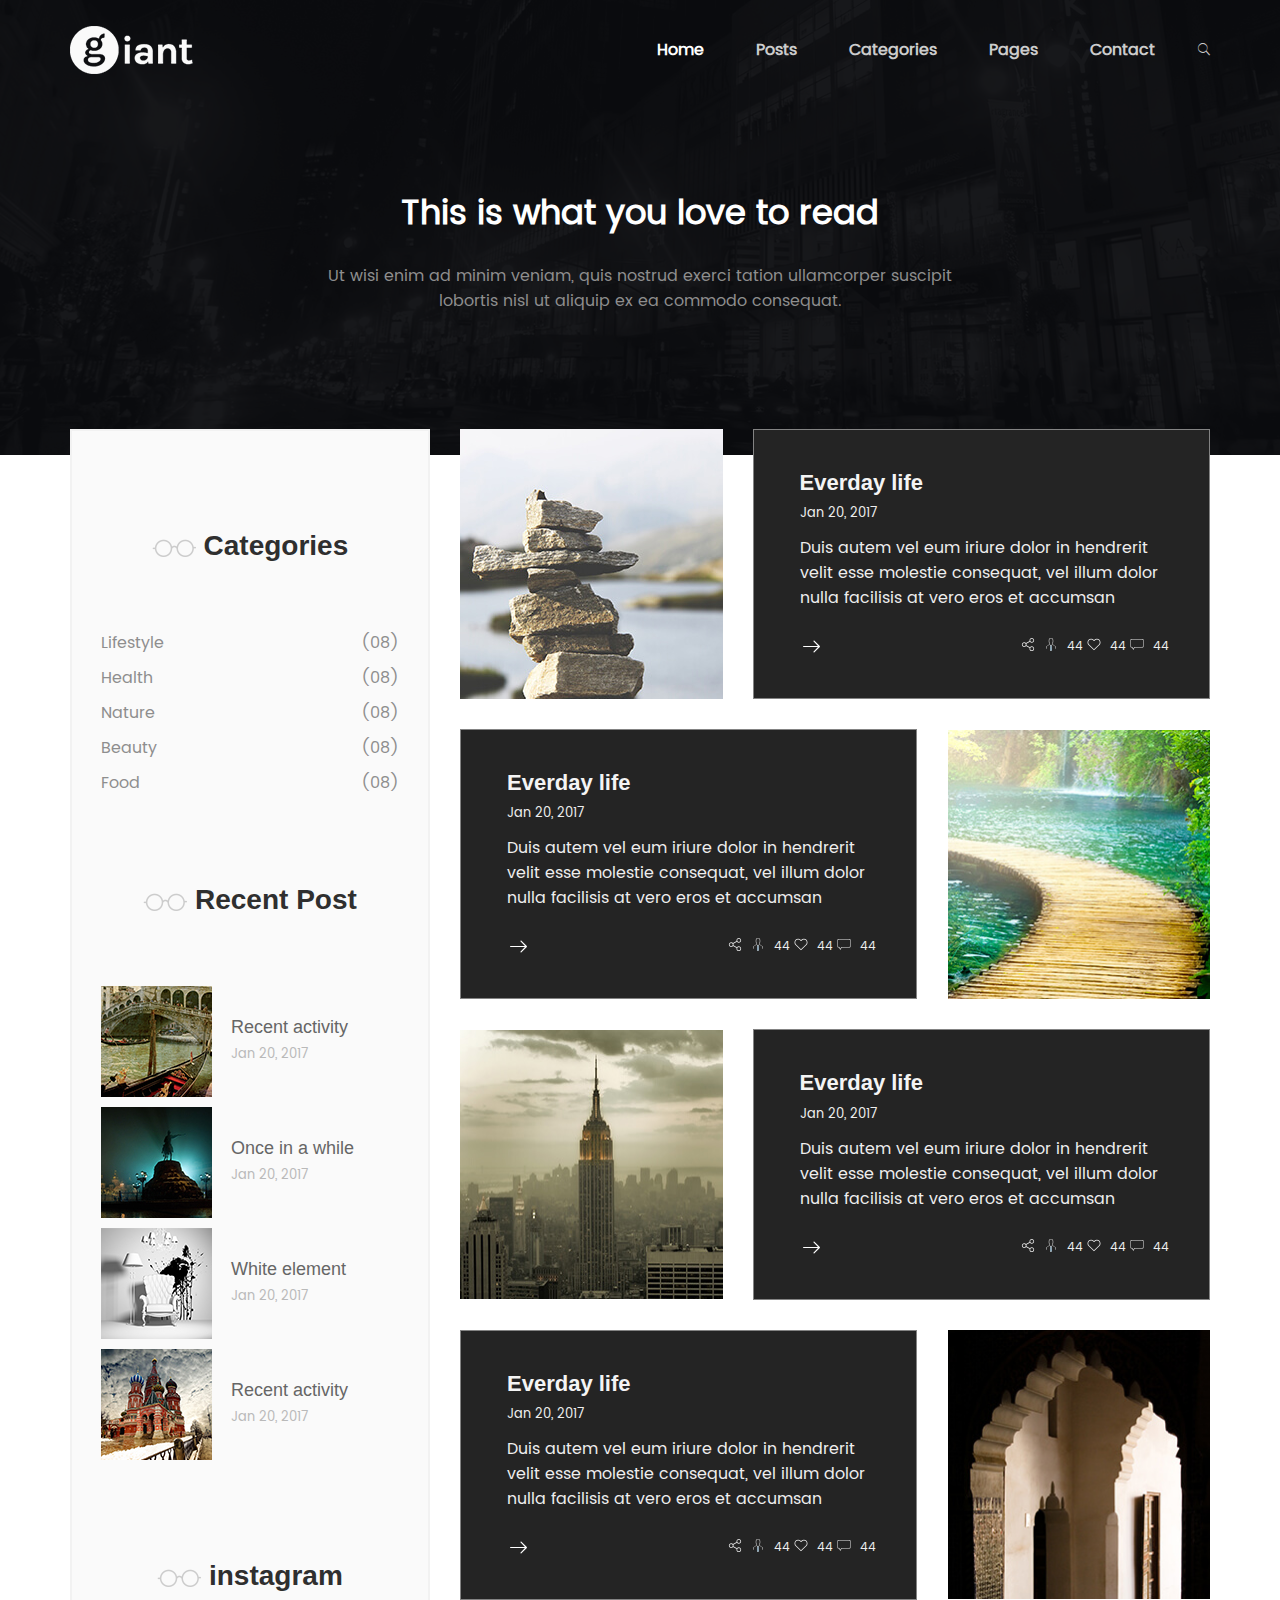
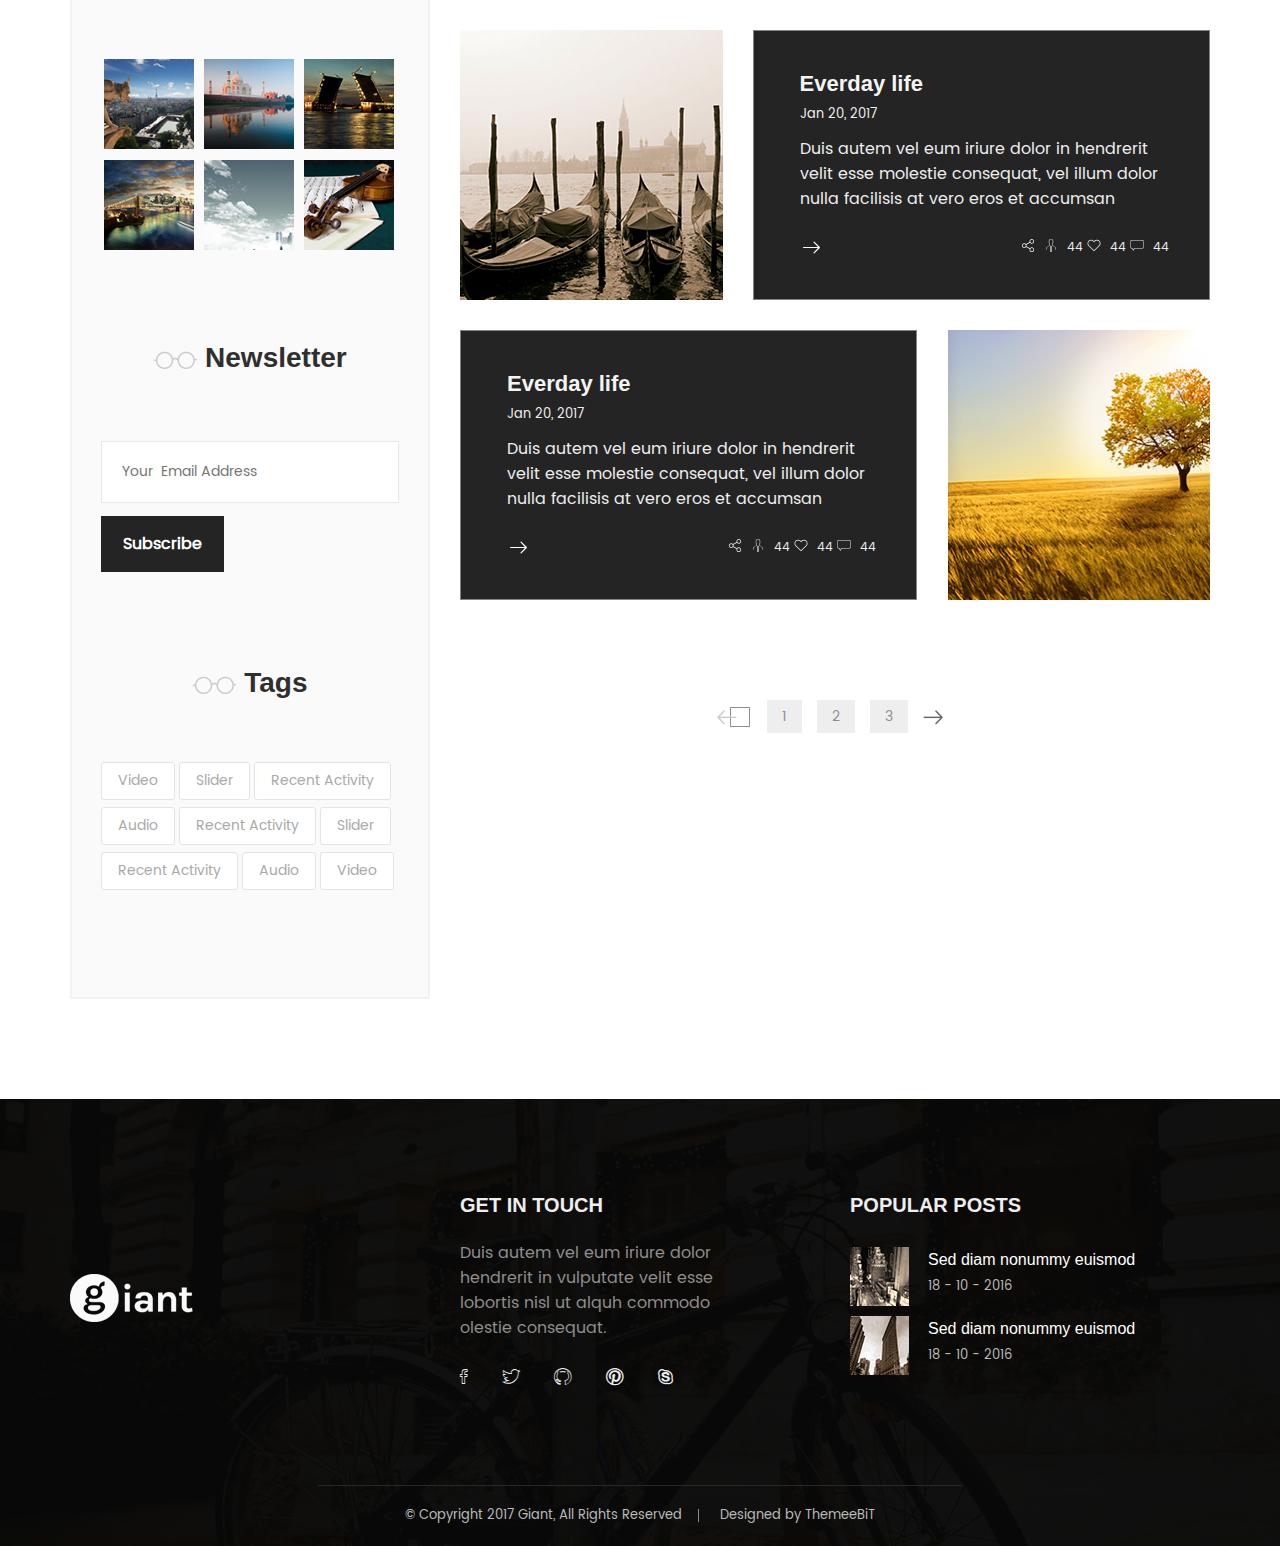
==== commit c3a1fa93: "update" ====
--- a/giantblog.themeebit.com/index.html
+++ b/giantblog.themeebit.com/index.html
@@ -41,11 +41,11 @@
 	</head>
 	<body>
 		<!-- preloader -->
-		<div id="preloader">
+		<!-- <div id="preloader">
 			<div class="preloader-content">
 				<img src="assets/img/components/preloader.gif" alt=""> 
 			</div>
-		</div>
+		</div> -->
 		
 		<div class="giant-blog">
 			<!-- ===========================================
